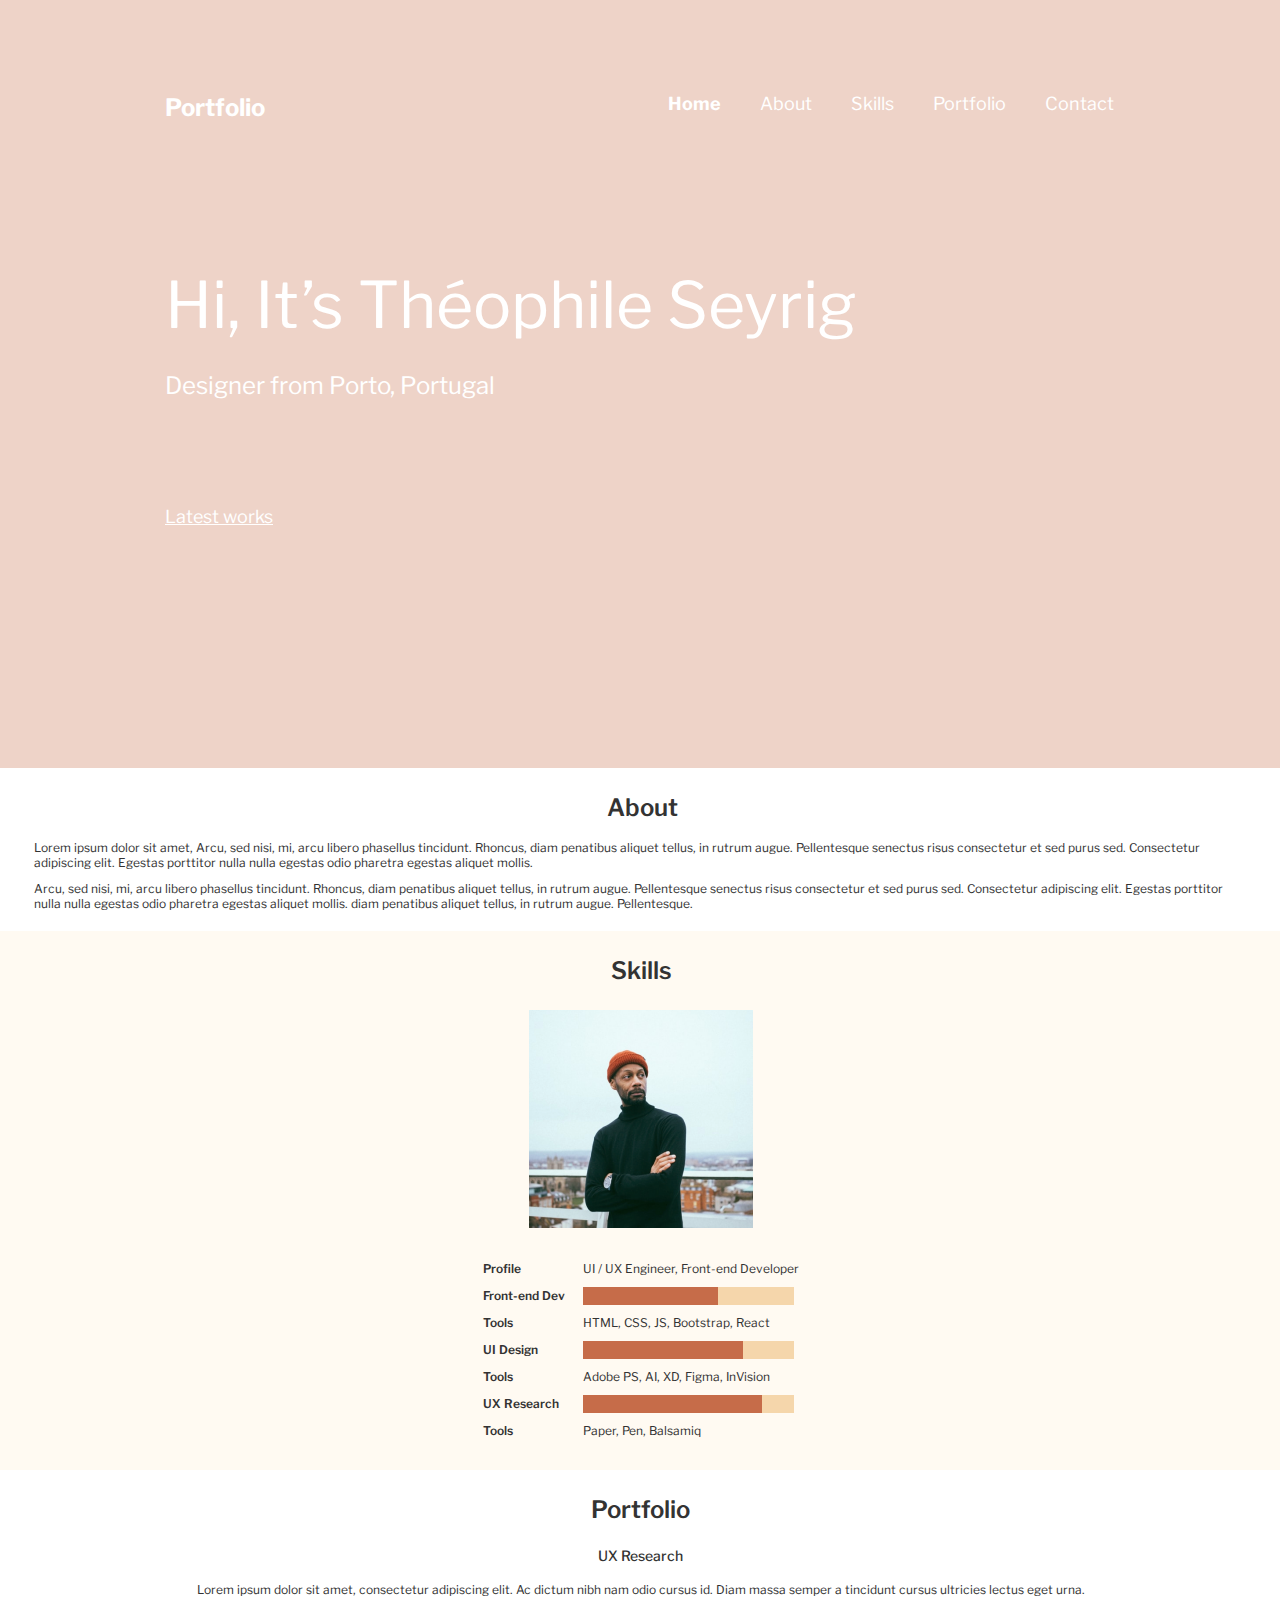
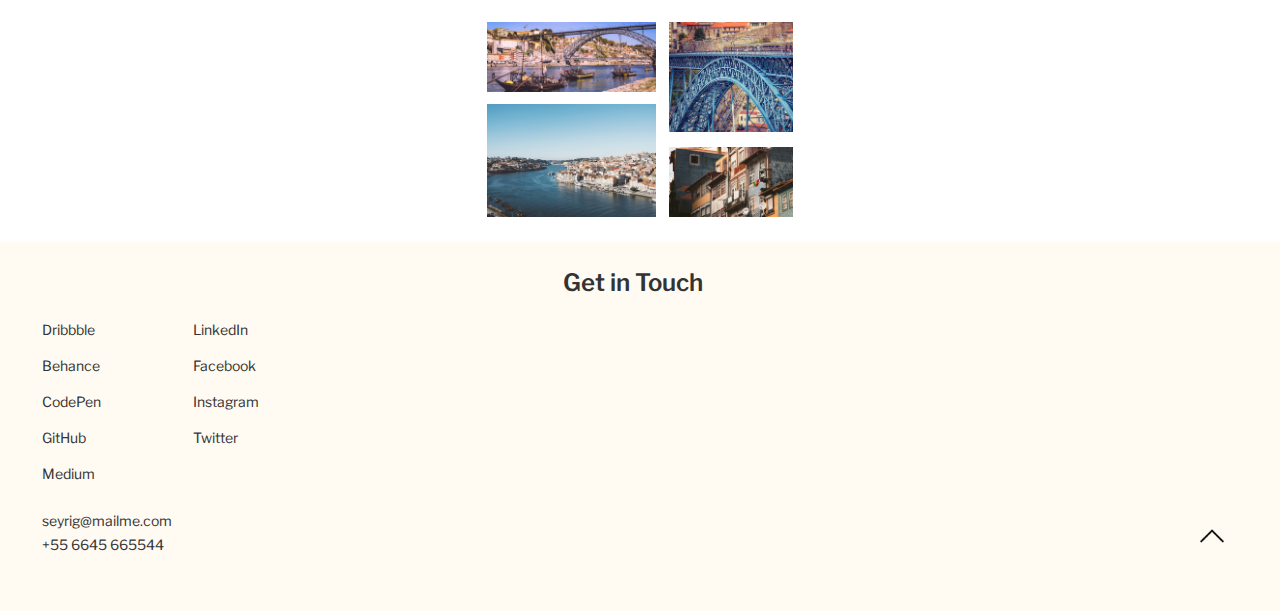
==== layout/index.html @ 02000864 "layout(mobile)" ====
<!DOCTYPE html>
<html lang="en">

<head>
    <meta charset="UTF-8">
    <link href="https://fonts.googleapis.com/css2?family=Libre+Franklin:wght@400;500;600;700&display=swap" rel="stylesheet">
    <meta name="viewport" content="width=device-width, initial-scale=1">
    <link rel="stylesheet" type="text/css" href="style/mobile.css">
    <link rel="stylesheet" type="text/css" href="style/desktop.css">
    <title>Porto</title>
</head>

<body>

    <header class="header">
        <div class="header__button-menu">
            <div class="header__button-menu__item-1"></div>
            <div class="header__button-menu__item-2"></div>
            <div class="header__button-menu__item-3"></div>
        </div>
        <div class="header__main">
            <div class="header__main__menu">
                <h1 class="header__main__menu__title">Portfolio</h1>
                <div class="header__main__menu__items">
                    <a class="header__main__menu__item" href="#">Home</a>
                    <a class="header__main__menu__item" href="#">About</a>
                    <a class="header__main__menu__item" href="#">Skills</a>
                    <a class="header__main__menu__item" href="#">Portfolio</a>
                    <a class="header__main__menu__item" href="#">Contact</a>
                </div>
            </div>
            <h1 class="header__main__title">Portfolio</h1>
            <h2 class="header__main__greeting">Hi, It’s Théophile Seyrig</h2>
            <h3 class="header__main__from">Designer from Porto, Portugal</h3>
            <a class="header__main__latest" href="#latest">Latest works</a>
        </div>
    </header>

    <main class="main">

        <section class="main__about">
            <h1 class="main__about__title">About</h1>
            <p class="main__about__text">
                Lorem ipsum dolor sit amet, Arcu, sed nisi, mi, arcu libero phasellus tincidunt. Rhoncus, diam penatibus aliquet tellus, in rutrum augue. Pellentesque senectus risus consectetur et sed purus sed. Consectetur adipiscing elit. Egestas porttitor nulla nulla
                egestas odio pharetra egestas aliquet mollis.
            </p>
            <p class="main__about__text">
                Arcu, sed nisi, mi, arcu libero phasellus tincidunt. Rhoncus, diam penatibus aliquet tellus, in rutrum augue. Pellentesque senectus risus consectetur et sed purus sed. Consectetur adipiscing elit. Egestas porttitor nulla nulla egestas odio pharetra egestas
                aliquet mollis. diam penatibus aliquet tellus, in rutrum augue. Pellentesque.
            </p>
        </section>

        <section class="main__skills">
            <h1 class="main__skills__title">Skills</h1>
            <img class="main__skills__profile-photo" src="img/Profile Picture.png" alt="Profile photo">
            <table class="main__skills__table">
                <tr class="main__skills__table__row">
                    <td class="main__skills__table__row__first-column-title">Profile</td>
                    <td class="main__skills__table__row__second-column-content">UI / UX Engineer, Front-end Developer</td>
                </tr>
                <tr class="main__skills__table__row">
                    <td class="main__skills__table__row__first-column-title">Front-end Dev</td>
                    <td class="main__skills__table__row__second-column-content">
                        <div class="main__skills__table__row__second-column-content__progress-bar">
                            <div class="main__skills__table__row__second-column-content__progress-bar_progress_64"></div>
                        </div>
                    </td>
                </tr>
                <tr class="main__skills__table__row">
                    <td class="main__skills__table__row__first-column-title">Tools</td>
                    <td class="main__skills__table__row__second-column-content">HTML, CSS, JS, Bootstrap, React</td>
                </tr>
                <tr class="main__skills__table__row">
                    <td class="main__skills__table__row__first-column-title">UI Design</td>
                    <td class="main__skills__table__row__second-column-content">
                        <div class="main__skills__table__row__second-column-content__progress-bar">
                            <div class="main__skills__table__row__second-column-content__progress-bar_progress_76"></div>
                        </div>
                    </td>
                </tr>
                <tr class="main__skills__table__row">
                    <td class="main__skills__table__row__first-column-title">Tools</td>
                    <td class="main__skills__table__row__second-column-content">Adobe PS, AI, XD, Figma, InVision</td>
                </tr>
                <tr class="main__skills__table__row">
                    <td class="main__skills__table__row__first-column-title">UX Research</td>
                    <td class="main__skills__table__row__second-column-content">
                        <div class="main__skills__table__row__second-column-content__progress-bar">
                            <div class="main__skills__table__row__second-column-content__progress-bar_progress_85"></div>
                        </div>
                    </td>
                </tr>
                <tr class="main__skills__table__row">
                    <td class="main__skills__table__row__first-column-title">Tools</td>
                    <td class="main__skills__table__row__second-column-content">Paper, Pen, Balsamiq</td>
                </tr>
            </table>
        </section>

        <section class="main__portfolio">
            <h1 class="main__portfolio__title">Portfolio</h1>
            <h3 class="main__portfolio__subtitle">UX Research</h3>
            <p class="main__portfolio__text">
                Lorem ipsum dolor sit amet, consectetur adipiscing elit. Ac dictum nibh nam odio cursus id. Diam massa semper a tincidunt cursus ultricies lectus eget urna.
            </p>
            <div class="main__portfolio__gallery">
                <img class="main__portfolio__gallery__item-1" src="img/pic1.png" alt="pic1">
                <img class="main__portfolio__gallery__item-2" src="img/pic2.png" alt="pic2">
                <img class="main__portfolio__gallery__item-3" src="img/pic3.png" alt="pic3">
                <img class="main__portfolio__gallery__item-4" src="img/pic4.png" alt="pic4">
            </div>
        </section>

        <section class="main__contact">
            <h1 class="main__contact__title">Get in Touch</h1>
            <div class="main__contact__social">
                <ul class="main__contact__social__list">
                    <li class="main__contact__social__list__item">Dribbble</li>
                    <li class="main__contact__social__list__item">Behance</li>
                    <li class="main__contact__social__list__item">CodePen</li>
                    <li class="main__contact__social__list__item">GitHub</li>
                    <li class="main__contact__social__list__item">Medium</li>
                </ul>
                <ul class="main__contact__social__list">
                    <li class="main__contact__social__list__item">LinkedIn</li>
                    <li class="main__contact__social__list__item">Facebook</li>
                    <li class="main__contact__social__list__item">Instagram</li>
                    <li class="main__contact__social__list__item">Twitter</li>
                </ul>
            </div>

            <div class="main__contact__footer">
                <a class="main__contact__footer__item" href="mailto:seyrig@mailme.com ">seyrig@mailme.com</a>
                <a class="main__contact__footer__item" href="tel:+556645665544 ">+55 6645 665544</a>
                <div class="main__contact__up"></div>
            </div>

        </section>
    </main>
</body>

</html>
---- layout/style/mobile.css ----
* {
    font-family: 'Libre Franklin', sans-serif;
}

/* @media only screen and (max-width: 375px) { */

body {
    margin: 0;
}

.header {
    width: 100%;
    background-image: url(../img/bg_phone.png);
    background-size: cover;
}

.header__main {
    display: flex;
    flex-direction: column;
    align-items: center;
    margin: 0;
    padding: 36px 78px 50px 78px;
    background: rgba(198, 108, 73, 0.4);
}

.header__button-menu {
    display: inline-block;
    cursor: pointer;
    position: absolute;
    left: 34px;
    top: 39px;
}

.header__button-menu__item-1, .header__button-menu__item-2, .header__button-menu__item-3 {
    width: 24px;
    height: 1.5px;
    background-color: white;
    margin: 5px 0;
}

.header__main__title {
    margin: 0 0 50px 0;
    font-size: 24px;
    font-weight: 700;
    line-height: 29px;
    color: white;
}

.header__main__menu {
    display: none;
}

.header__main__greeting {
    white-space: nowrap;
    margin: 0 0 13px 0;
    font-size: 20px;
    font-weight: 400;
    line-height: 24.24px;
    color: white;
}

.header__main__from {
    margin: 0 0 41px 0;
    font-size: 13px;
    font-weight: 400;
    line-height: 15.76px;
    color: white;
}

.header__main__latest {
    margin: 0;
    font-size: 13px;
    font-weight: 400;
    line-height: 15.76px;
    color: white;
}

.main {
    overflow: hidden;
    width: 100%;
}

.main__about {
    padding: 25px 29px 8px 34px;
    display: flex;
    flex-direction: column;
}

.main__about__title {
    margin: 0 0 19px 0;
    color: #333333;
    font-size: 24px;
    font-weight: 600;
    line-height: 29px;
    text-align: center;
}

.main__about__text {
    margin: 0 0 12px 0;
    color: #333333;
    font-size: 12px;
    font-weight: 400;
    line-height: 14.54px;
}

.main__skills {
    display: flex;
    flex-direction: column;
    align-items: center;
    padding: 25px 32px 25px 34px;
    background-color: #FFFAF2;
}

.main__skills__title {
    margin: 0 0 25px 0;
    color: #333333;
    font-size: 24px;
    font-weight: 600;
    line-height: 29px;
    text-align: center;
}

.main__skills__profile-photo {
    width: 224px;
    height: 218px;
    margin-bottom: 26px;
}

.main__skills__table__row__first-column-title {
    text-align: left;
    color: #333333;
    font-size: 12px;
    font-weight: 600;
    line-height: 25px;
    padding: 0 16px 0 0;
    white-space: nowrap;
}

.main__skills__table__row__second-column-content {
    text-align: left;
    color: #333333;
    font-size: 12px;
    font-weight: 400;
    line-height: 25px;
    padding: 0;
    white-space: nowrap;
}

.main__skills__table__row__second-column-content__progress-bar {
    background-color: #F5D6AB;
    width: 211px;
    height: 18px;
}

.main__skills__table__row__second-column-content__progress-bar_progress_64 {
    width: 64%;
    height: 100%;
    background-color: #C66C49;
}

.main__skills__table__row__second-column-content__progress-bar_progress_76 {
    width: 76%;
    height: 100%;
    background-color: #C66C49;
}

.main__skills__table__row__second-column-content__progress-bar_progress_85 {
    width: 85%;
    height: 100%;
    background-color: #C66C49;
}

.main__portfolio {
    display: flex;
    flex-direction: column;
    align-items: center;
    padding: 25px 33px 24.53px 34px;
}

.main__portfolio__title {
    margin: 0 0 19px 0;
    color: #333333;
    font-size: 24px;
    font-weight: 600;
    line-height: 29px;
    text-align: center;
}

.main__portfolio__subtitle {
    margin: 0 0 15px 0;
    color: #333333;
    font-size: 14px;
    font-weight: 500;
    line-height: 25px;
    text-align: center;
}

.main__portfolio__text {
    margin: 0 0 24px 0;
    color: #333333;
    font-size: 12px;
    font-weight: 400;
    line-height: 14.54px;
    text-align: center;
}

.main__portfolio__gallery {
    width: 308px;
    height: 195.47px;
    margin: 0;
    position: relative;
}

.main__portfolio__gallery__item-1 {
    position: relative;
    width: 169.76px;
    height: 69.85px;
    top: -40.16px;
}

.main__portfolio__gallery__item-2 {
    position: relative;
    width: 123.66px;
    height: 110px;
    left: 10px;
}

.main__portfolio__gallery__item-3 {
    position: relative;
    width: 169.76px;
    height: 113.01px;
    top: -32.16px;
}

.main__portfolio__gallery__item-4 {
    position: relative;
    width: 123.69px;
    height: 69.85px;
    top: -32px;
    left: 10px;
}

.main__contact {
    padding: 26px 56px 50px 42px;
    display: flex;
    flex-direction: column;
    /* align-items: center; */
    background-color: #FFFAF2;
}

.main__contact__title {
    margin: 0 0 25px 0;
    color: #333333;
    font-size: 24px;
    font-weight: 600;
    line-height: 29px;
    text-align: center;
}

.main__contact__social {
    display: flex;
    flex-direction: row;
}

.main__contact__social__list {
    overflow: hidden;
    margin: 0;
    padding: 0;
    margin-bottom: 30px;
}

.main__contact__social__list:first-child {
    margin-right: 92px;
}

.main__contact__social__list__item {
    word-break: break-all;
    list-style: none;
    margin-bottom: 19px;
    font-size: 14px;
    font-weight: 400;
    line-height: 16.97px;
    color: #333333;
}

.main__contact__social__list__item:last-child {
    margin: 0;
}

.main__contact__footer {
    position: relative;
    display: flex;
    flex-direction: column;
    width: 100%;
}

.main__contact__footer__item {
    text-decoration: none;
    font-size: 14px;
    font-weight: 400;
    line-height: 16.97px;
    color: #333333;
    margin-bottom: 7px;
}

.main__contact__footer__item :last-child {
    margin: 0;
}

.main__contact__up {
    position: absolute;
    height: 24px;
    width: 24px;
    right: 0px;
    top: 11px;
    background-image: url(../img/arrow.png);
    background-size: cover;
}

/* } */
---- layout/style/desktop.css ----
@media only screen and (min-width: 900px) {
    body {
        margin: 0;
    }
    .header {
        overflow: hidden;
        width: 100%;
        height: 768px;
        background-image: url(../img/bg_desktop.png);
        background-size: cover;
    }
    .header__button-menu {
        display: none;
    }
    .header__main {
        height: 100%;
        display: flex;
        flex-direction: column;
        align-items: flex-start;
        background: rgba(198, 108, 73, 0.3);
        padding: 93px 166px 240px 165px;
    }
    .header__main__title {
        display: none;
    }
    .header__main__menu {
        display: flex;
        flex-direction: row;
        justify-content: space-between;
        width: 100%;
        margin-bottom: 145px;
    }
    .header__main__menu__title {
        display: flex;
        color: white;
        line-height: 29.09px;
        font-size: 24px;
        font-weight: 700;
        margin: 0;
    }
    
    .header__main__menu__items {
        display: flex;
        width: 47%;
        flex-direction: row;
        justify-content: space-between;
    }

    .header__main__menu__item {
        color: white;
        text-decoration: none;
        line-height: 21.82px;
        font-size: 18px;
        font-weight: 400;
        margin: 0;
    }

    .header__main__menu__item:first-child{
        font-weight: 700;
    }

    .header__main__greeting {
        color: white;
        line-height: 77.57px;
        font-size: 64px;
        font-weight: 400;
        margin-bottom: 26px;
    }

    .header__main__from {
        color: white;
        line-height: 29.09px;
        font-size: 24px;
        font-weight: 400;
        margin-bottom: 106px;
    }
    .header__main__latest {
        color: white;
        line-height: 21.82px;
        font-size: 18px;
        font-weight: 400;
    }

    
}
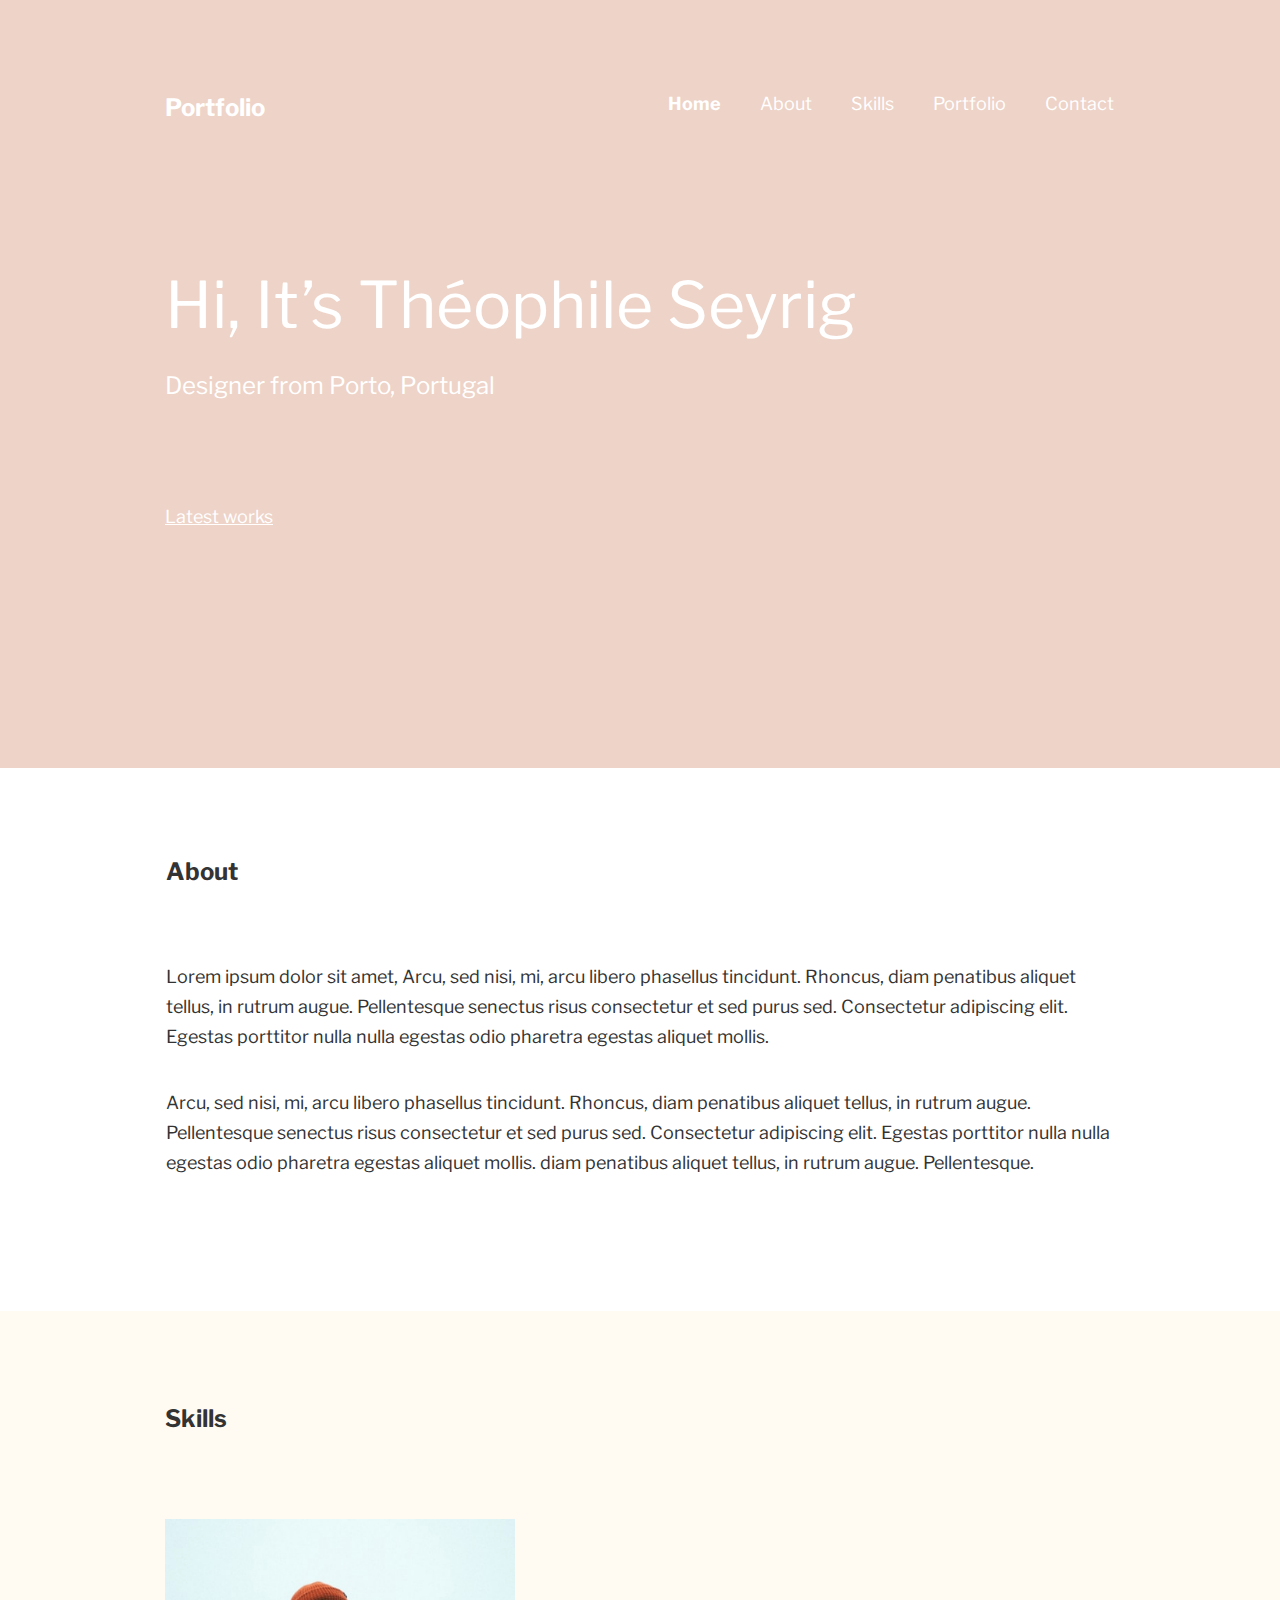
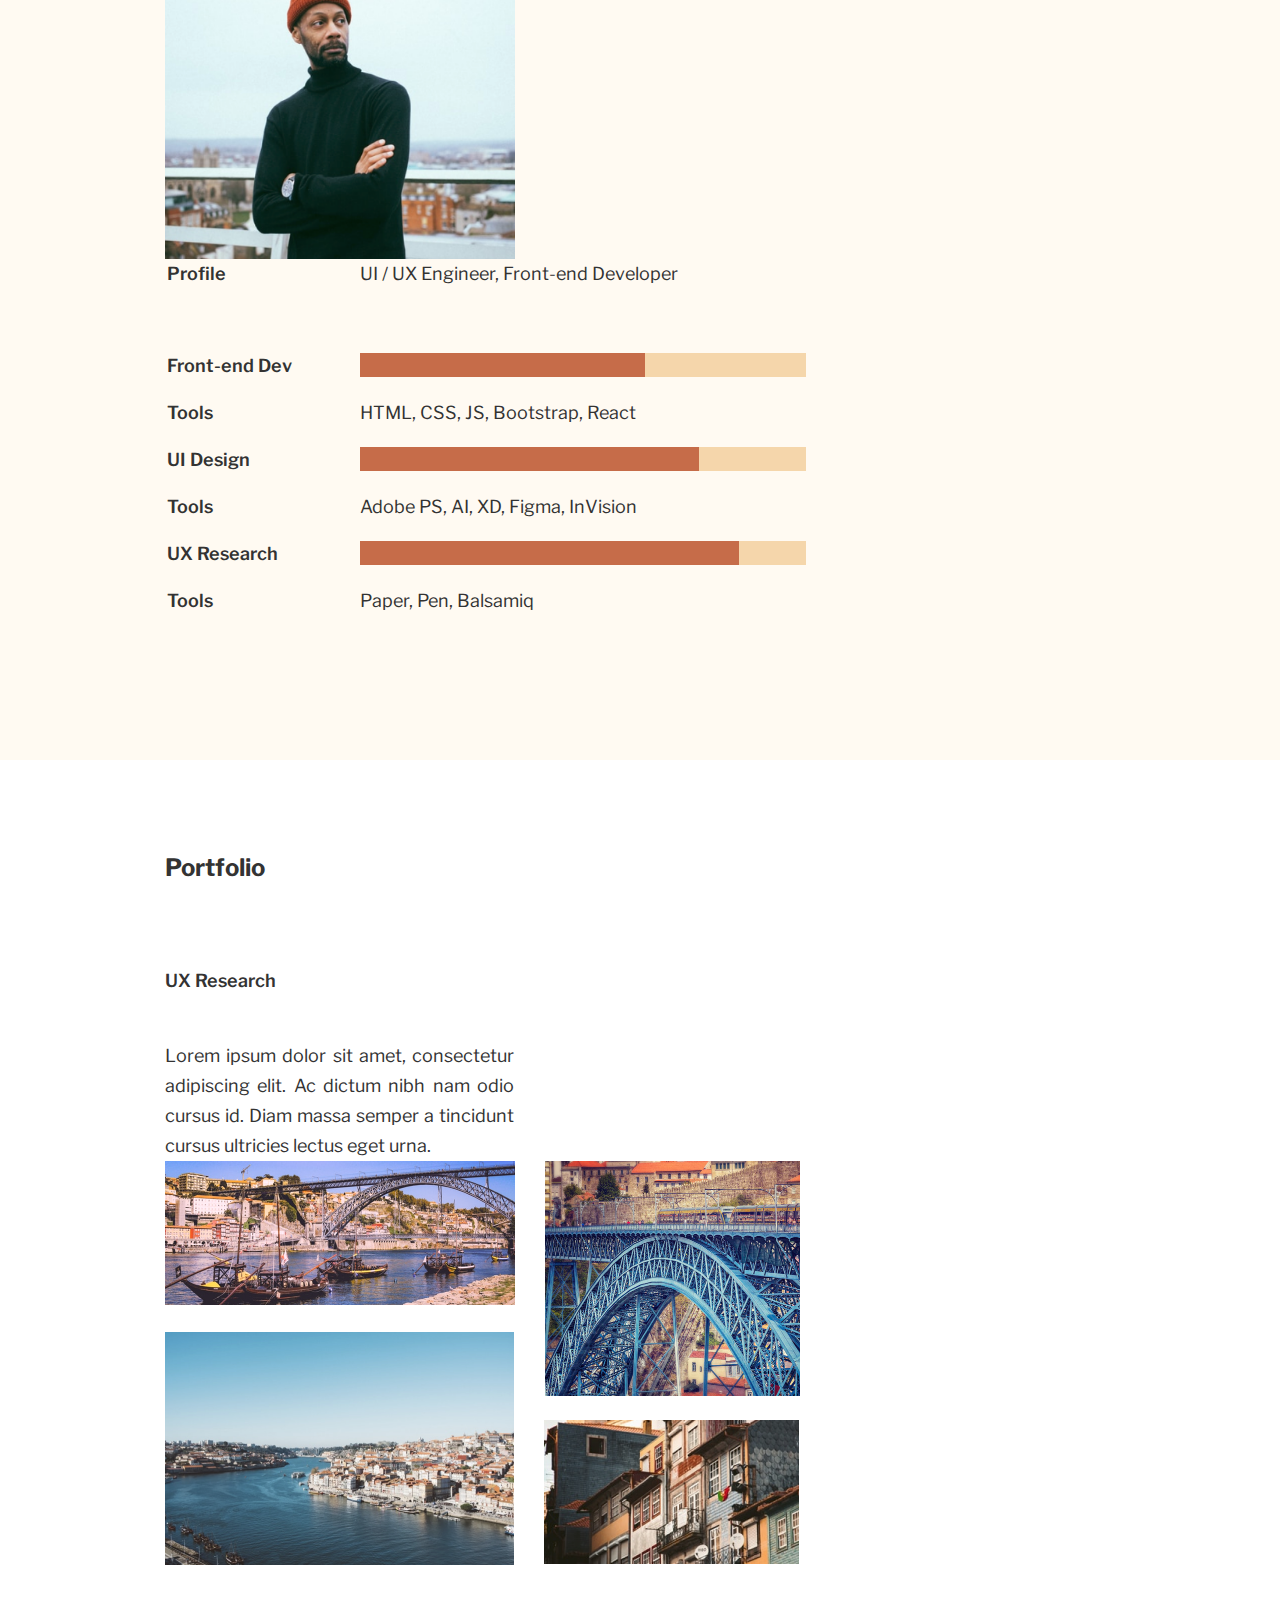
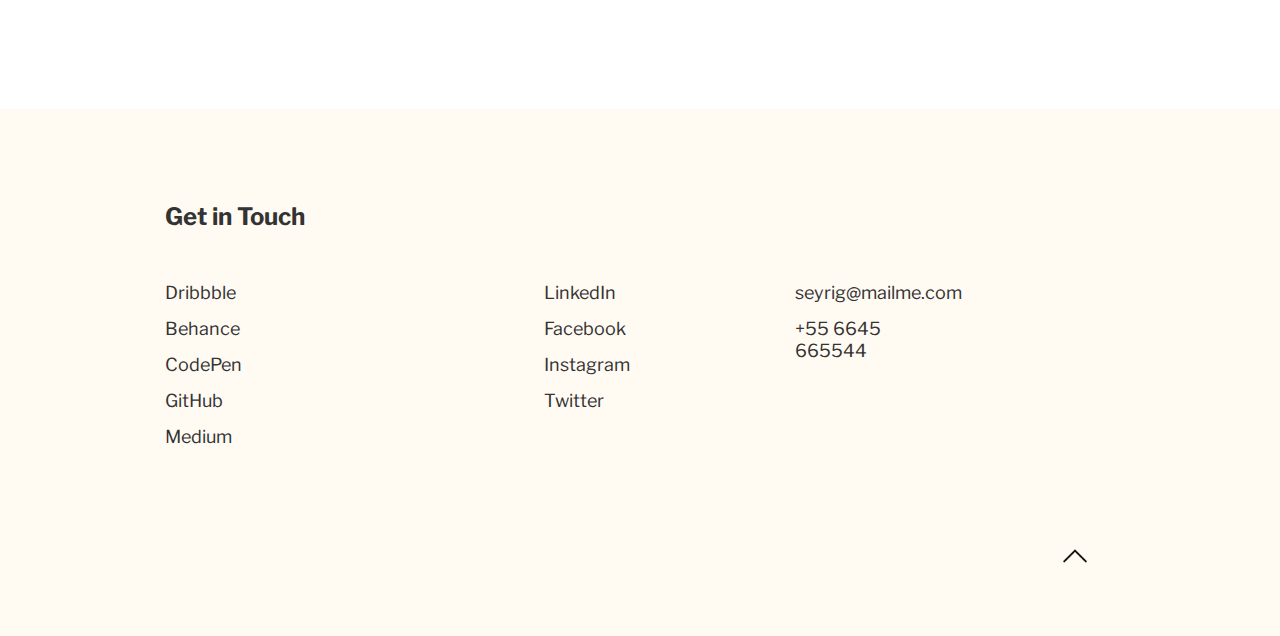
==== commit 92919550: "layout by model is ready (mobile/desktop)" ====
--- a/layout/index.html
+++ b/layout/index.html
@@ -103,6 +103,8 @@
             <p class="main__portfolio__text">
                 Lorem ipsum dolor sit amet, consectetur adipiscing elit. Ac dictum nibh nam odio cursus id. Diam massa semper a tincidunt cursus ultricies lectus eget urna.
             </p>
+            <div class="main__portfolio__left"></div>
+            <div class="main__portf olio__right"></div>
             <div class="main__portfolio__gallery">
                 <img class="main__portfolio__gallery__item-1" src="img/pic1.png" alt="pic1">
                 <img class="main__portfolio__gallery__item-2" src="img/pic2.png" alt="pic2">
--- a/layout/style/mobile.css
+++ b/layout/style/mobile.css
@@ -238,6 +238,10 @@
     height: 69.85px;
     top: -32px;
     left: 10px;
+}
+
+.main__portfolio__left, .main__portfolio__right {
+    display: none;
 }
 
 .main__contact {
@@ -315,6 +319,4 @@
     top: 11px;
     background-image: url(../img/arrow.png);
     background-size: cover;
-}
-
-/* } */+}--- a/layout/style/desktop.css
+++ b/layout/style/desktop.css
@@ -1,4 +1,7 @@
 @media only screen and (min-width: 900px) {
+    * {
+        box-sizing: border-box;
+    }
     body {
         margin: 0;
     }
@@ -38,14 +41,12 @@
         font-weight: 700;
         margin: 0;
     }
-    
     .header__main__menu__items {
         display: flex;
         width: 47%;
         flex-direction: row;
         justify-content: space-between;
     }
-
     .header__main__menu__item {
         color: white;
         text-decoration: none;
@@ -54,11 +55,9 @@
         font-weight: 400;
         margin: 0;
     }
-
-    .header__main__menu__item:first-child{
-        font-weight: 700;
-    }
-
+    .header__main__menu__item:first-child {
+        font-weight: 700;
+    }
     .header__main__greeting {
         color: white;
         line-height: 77.57px;
@@ -66,7 +65,6 @@
         font-weight: 400;
         margin-bottom: 26px;
     }
-
     .header__main__from {
         color: white;
         line-height: 29.09px;
@@ -80,6 +78,216 @@
         font-size: 18px;
         font-weight: 400;
     }
-
-    
+    .main__about {
+        padding: 89px 167px 115px 166px;
+    }
+    .main__about__title {
+        color: #333333;
+        line-height: 29.09px;
+        font-size: 24px;
+        font-weight: 700;
+        text-align: left;
+        margin-bottom: 76px;
+    }
+    .main__about__text {
+        margin-bottom: 36px;
+        color: #333333;
+        line-height: 30px;
+        font-size: 18px;
+        font-weight: 400;
+        text-align: left;
+    }
+    .main__about__text:last-child {
+        margin-bottom: 18px;
+    }
+    .main__skills {
+        display: flex;
+        flex-flow: row wrap;
+        padding: 93px 165px 145px 165px;
+    }
+    .main__skills__title {
+        color: #333333;
+        line-height: 29.09px;
+        font-size: 24px;
+        font-weight: 700;
+        text-align: left;
+        margin-bottom: 86px;
+        width: 100%;
+    }
+    .main__skills__profile-photo {
+        height: 340px;
+        width: 350px;
+        margin: 0 115px 0 0;
+    }
+    .main__skills__table__row__first-column-title {
+        text-align: left;
+        color: #333333;
+        font-size: 18px;
+        font-weight: 600;
+        line-height: 25px;
+        padding: 0 66px 20px 0;
+        white-space: nowrap;
+    }
+    .main__skills__table__row:first-child .main__skills__table__row__first-column-title {
+        padding-bottom: 65px;
+    }
+    .main__skills__table__row__second-column-content {
+        vertical-align: top;
+        text-align: left;
+        color: #333333;
+        font-size: 18px;
+        font-weight: 400;
+        line-height: 25px;
+        padding: 0;
+        white-space: nowrap;
+    }
+    .main__skills__table__row:first-child .main__skills__table__row__second-column-content {
+        vertical-align: top;
+    }
+    .main__skills__table__row__second-column-content__progress-bar {
+        width: 446px;
+        height: 24px;
+    }
+    .main__skills__table__row:last-child .main__skills__table__row__first-column-title {
+        padding-bottom: 0;
+    }
+    .main__portfolio {
+        display: flex;
+        flex-flow: row wrap;
+        align-items: flex-start;
+        padding: 93px 165px 145px 165px;
+        position: relative;
+    }
+    .main__portfolio__title {
+        width: 100%;
+        text-align: left;
+        color: #333333;
+        font-size: 24px;
+        font-weight: 700;
+        line-height: 29.09px;
+        margin: 0 0 86px 0;
+        white-space: nowrap;
+    }
+    .main__portfolio__subtitle {
+        width: 100%;
+        text-align: left;
+        color: #333333;
+        font-size: 18px;
+        font-weight: 600;
+        line-height: 25px;
+        margin: 0 0 48px 0;
+        white-space: nowrap;
+    }
+    .main__portfolio__text {
+        width: 349px;
+        margin: 0 125px 0 0;
+        color: #333333;
+        font-size: 18px;
+        font-weight: 400;
+        line-height: 30px;
+        text-align: justify;
+    }
+    .main__portfolio__gallery {
+        width: 635px;
+        height: 403px;
+        margin: 0;
+        position: relative;
+    }
+    .main__portfolio__gallery__item-1 {
+        position: relative;
+        width: 350px;
+        height: 144px;
+        top: -91.16px;
+    }
+    .main__portfolio__gallery__item-2 {
+        position: relative;
+        width: 255px;
+        height: 235px;
+        left: 27px;
+    }
+    .main__portfolio__gallery__item-3 {
+        position: relative;
+        width: 349px;
+        height: 233px;
+        top: -68.16px;
+    }
+    .main__portfolio__gallery__item-4 {
+        position: relative;
+        width: 255px;
+        height: 144px;
+        top: -69px;
+        left: 27px;
+    }
+    .main__portfolio__left {
+        position: absolute;
+        height: 24px;
+        width: 24px;
+        left: 189px;
+        bottom: 145px;
+        background-image: url(../img/arrow.png);
+        background-size: cover;
+        transform: rotate(-90deg)
+    }
+    .main__portfolio__right {
+        position: absolute;
+        height: 24px;
+        width: 24px;
+        left: 231px;
+        bottom: 145px;
+        background-image: url(../img/arrow.png);
+        background-size: cover;
+        transform: rotate(90deg)
+    }
+    .main__contact {
+        display: flex;
+        flex-flow: row wrap;
+        align-items: flex-start;
+        padding: 93px 347px 189px 165px;
+        position: relative;
+        justify-content: space-between;
+    }
+    .main__contact__title {
+        width: 100%;
+        text-align: left;
+        color: #333333;
+        font-size: 24px;
+        font-weight: 700;
+        line-height: 29.09px;
+        margin: 0 0 51px 0;
+        white-space: nowrap;
+    }
+    .main__contact__social__list {
+        margin: 0;
+    }
+    .main__contact__social__list:first-child {
+        margin-right: 302px;
+    }
+    .main__contact__social__list__item {
+        word-break: break-all;
+        list-style: none;
+        margin-bottom: 14px;
+        font-size: 18px;
+        font-weight: 400;
+        line-height: 21.82px;
+        color: #333333;
+    }
+    .main__contact__footer {
+        position: relative;
+        display: flex;
+        flex-direction: column;
+    }
+    .main__contact__footer {
+        width: 18%;
+    }
+    .main__contact__footer__item {
+        margin-bottom: 14px;
+        font-size: 18px;
+        font-weight: 400;
+        line-height: 21.82px;
+        color: #333333;
+    }
+    .main__contact__up {
+        right: -154px;
+        top: 262px;
+    }
 }